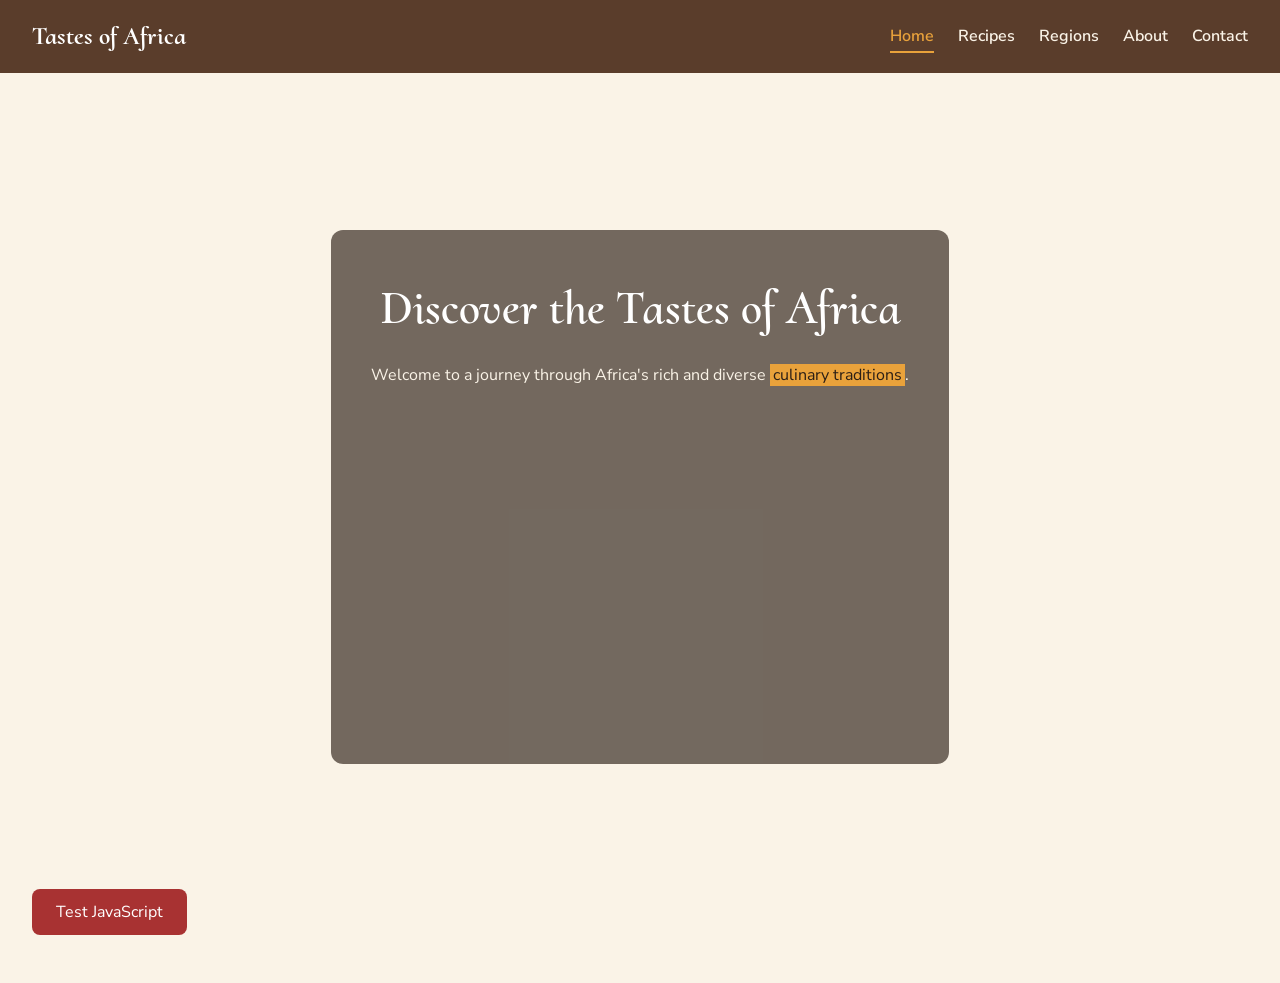
==== index.html @ d617a0cc "feat: add hero section with background image and welcome text" ====
<!DOCTYPE html>
<html lang="en">
<head>
  <meta charset="UTF-8" />
  <meta name="viewport" content="width=device-width, initial-scale=1.0" />
  <title>Tastes of Africa</title>

  <link rel="preconnect" href="https://fonts.googleapis.com" />
  <link rel="preconnect" href="https://fonts.gstatic.com" crossorigin />
  <link href="https://fonts.googleapis.com/css2?family=Nunito+Sans:ital,opsz,wght@0,6..12,200..1000;1,6..12,200..1000&display=swap" rel="stylesheet" />
  <link href="https://fonts.googleapis.com/css2?family=Cormorant+Upright:wght@300;400;500;600;700&display=swap" rel="stylesheet" />

  <link rel="stylesheet" href="styles.css" />
  <script src="script.js" defer></script>
</head>
<body>
  <header class="site-header">
    <a href="index.html" class="logo">Tastes of Africa</a>
    <nav>
      <ul class="nav-list">
        <li><a href="index.html" class="active">Home</a></li>
        <li><a href="recipes.html">Recipes</a></li>
        <li><a href="regions.html">Regions</a></li>
        <li><a href="about.html">About</a></li>
        <li><a href="contact.html">Contact</a></li>
      </ul>
    </nav>
  </header>

  <main>
    <section class="hero">
      <div class="hero-overlay">
        <h1>Discover the Tastes of Africa</h1>
        <p>Welcome to a journey through Africa's rich and diverse <mark>culinary traditions</mark>.</p>
        <div class="hero-video">
          <iframe
            src="https://www.youtube.com/embed/PLACEHOLDER"
            title="An introduction to African food culture"
            allow="accelerometer; autoplay; clipboard-write; encrypted-media; gyroscope; picture-in-picture"
            allowfullscreen></iframe>
        </div>
      </div>
    </section>

    <button id="testBtn">Test JavaScript</button>
    <p id="message"></p>
  </main>
</body>
</html>
---- styles.css ----
:root {
  --color-yellow: #e9a23b;
  --color-red: #a83232;
  --color-brown: #5a3d2b;
  --color-cream: #faf3e7;
  --color-dark: #2b1f16;
}

body {
  font-family: "Nunito Sans", sans-serif;
  font-size: 1rem;
  line-height: 1.6;
  margin: 0;
  padding: 0;
  background-color: var(--color-cream);
  color: var(--color-dark);
}

h1,
h2,
h3 {
  font-family: "Cormorant Upright", serif;
  font-weight: 600;
  color: var(--color-brown);
}

.site-header {
  display: flex;
  align-items: center;
  justify-content: space-between;
  flex-wrap: wrap;
  gap: 1rem;
  padding: 1rem 2rem;
  background-color: var(--color-brown);
}

.logo {
  font-family: "Cormorant Upright", serif;
  font-weight: 700;
  font-size: 1.6rem;
  color: #ffffff;
  text-decoration: none;
}

.nav-list {
  display: flex;
  list-style: none;
  margin: 0;
  padding: 0;
  gap: 1.5rem;
  flex-wrap: wrap;
}

.nav-list a {
  color: var(--color-cream);
  text-decoration: none;
  font-weight: 600;
  padding-bottom: 0.25rem;
  border-bottom: 2px solid transparent;
  transition: color 0.2s ease, border-color 0.2s ease;
}

.nav-list a:hover {
  color: var(--color-yellow);
  border-bottom-color: var(--color-yellow);
}

.nav-list a.active {
  color: var(--color-yellow);
  border-bottom-color: var(--color-yellow);
}

main {
  padding: 2rem;
}

.hero {
  min-height: 80vh;
  display: flex;
  align-items: center;
  justify-content: center;
  text-align: center;
  padding: 2rem;
  background-image: url("https://plus.unsplash.com/premium_photo-1695297516698-fd7a320a55e5?q=80&w=1920&auto=format&fit=crop&ixlib=rb-4.1.0&ixid=NHwxMjA3fDA%3D");
  background-size: cover;
  background-position: center;
}

.hero-overlay {
  background-color: rgba(43, 31, 22, 0.65);
  color: #ffffff;
  padding: 2.5rem;
  border-radius: 0.75rem;
  max-width: 720px;
}

.hero h1 {
  color: #ffffff;
  font-size: clamp(2rem, 5vw, 3rem);
  margin: 0 0 1rem;
}

.hero p {
  color: var(--color-cream);
  margin: 0 0 1.5rem;
}

mark {
  background-color: var(--color-yellow);
  color: var(--color-dark);
  padding: 0 0.2rem;
}

.hero-video iframe {
  width: 100%;
  max-width: 560px;
  aspect-ratio: 16 / 9;
  border: none;
  border-radius: 0.5rem;
}

button {
  font-family: "Nunito Sans", sans-serif;
  font-size: 1rem;
  padding: 0.75rem 1.5rem;
  border: none;
  border-radius: 0.5rem;
  background-color: var(--color-red);
  color: #ffffff;
  cursor: pointer;
  transition: background-color 0.2s ease;
}

button:hover {
  background-color: var(--color-brown);
}
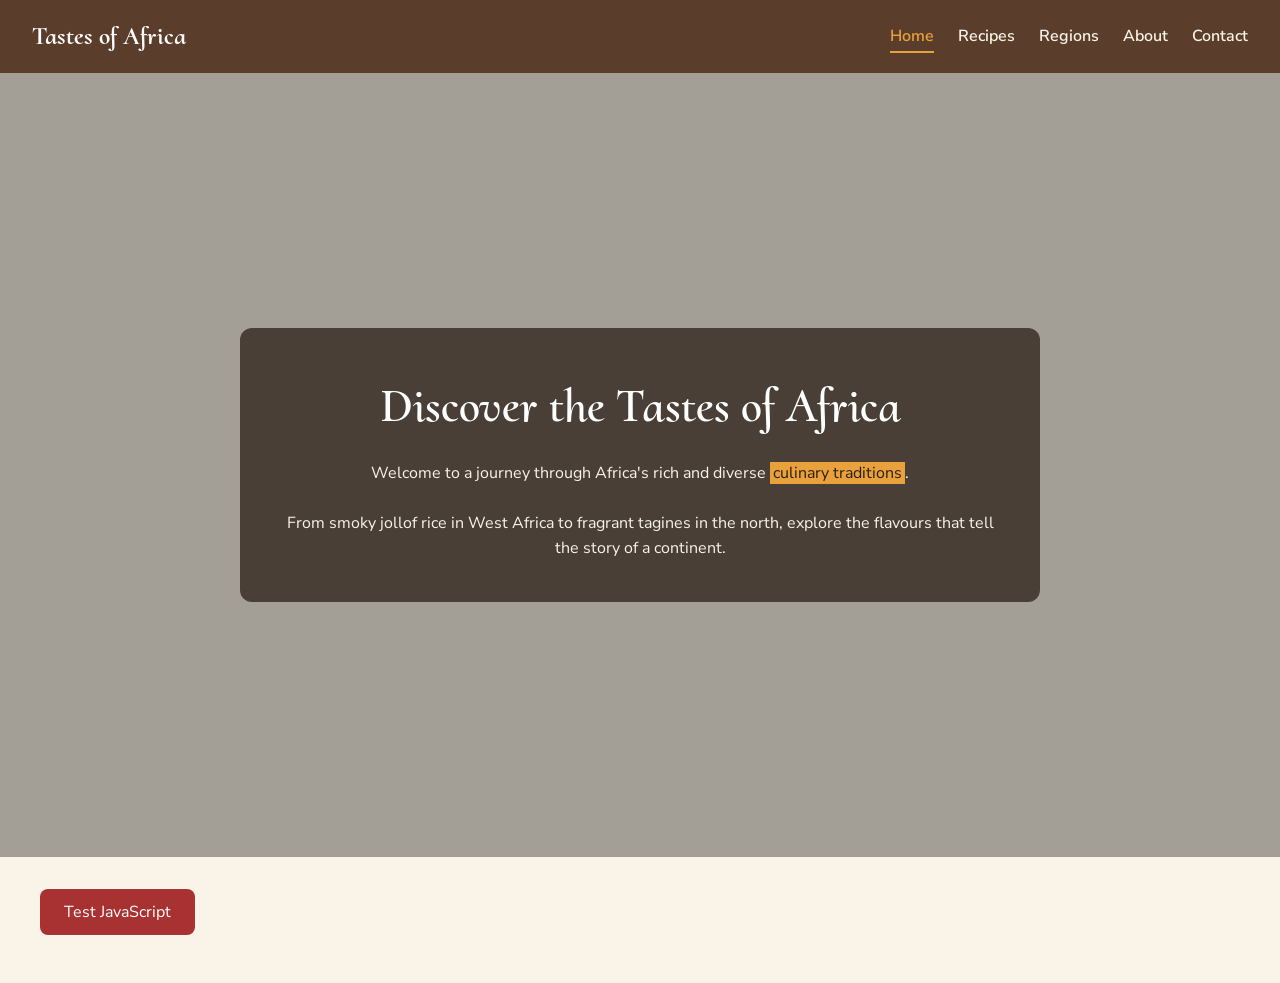
==== commit cbcbc041: "feat: refine hero section with double overlay and sticky nav" ====
--- a/index.html
+++ b/index.html
@@ -29,21 +29,18 @@
 
   <main>
     <section class="hero">
-      <div class="hero-overlay">
+      <div class="hero-overlay"></div>
+      <div class="hero-content">
         <h1>Discover the Tastes of Africa</h1>
         <p>Welcome to a journey through Africa's rich and diverse <mark>culinary traditions</mark>.</p>
-        <div class="hero-video">
-          <iframe
-            src="https://www.youtube.com/embed/PLACEHOLDER"
-            title="An introduction to African food culture"
-            allow="accelerometer; autoplay; clipboard-write; encrypted-media; gyroscope; picture-in-picture"
-            allowfullscreen></iframe>
-        </div>
+        <p>From smoky jollof rice in West Africa to fragrant tagines in the north, explore the flavours that tell the story of a continent.</p>
       </div>
     </section>
 
-    <button id="testBtn">Test JavaScript</button>
-    <p id="message"></p>
+    <div class="container">
+      <button id="testBtn">Test JavaScript</button>
+      <p id="message"></p>
+    </div>
   </main>
 </body>
 </html>
--- a/styles.css
+++ b/styles.css
@@ -25,6 +25,9 @@
 }
 
 .site-header {
+  position: sticky;
+  top: 0;
+  z-index: 100;
   display: flex;
   align-items: center;
   justify-content: space-between;
@@ -71,10 +74,17 @@
 }
 
 main {
+  padding: 0;
+}
+
+.container {
+  max-width: 1200px;
+  margin: 0 auto;
   padding: 2rem;
 }
 
 .hero {
+  position: relative;
   min-height: 80vh;
   display: flex;
   align-items: center;
@@ -87,7 +97,14 @@
 }
 
 .hero-overlay {
-  background-color: rgba(43, 31, 22, 0.65);
+  position: absolute;
+  inset: 0;
+  background-color: rgba(0, 0, 0, 0.35);
+}
+
+.hero-content {
+  position: relative;
+  background-color: rgba(43, 31, 22, 0.75);
   color: #ffffff;
   padding: 2.5rem;
   border-radius: 0.75rem;
@@ -103,6 +120,10 @@
 .hero p {
   color: var(--color-cream);
   margin: 0 0 1.5rem;
+}
+
+.hero p:last-child {
+  margin-bottom: 0;
 }
 
 mark {
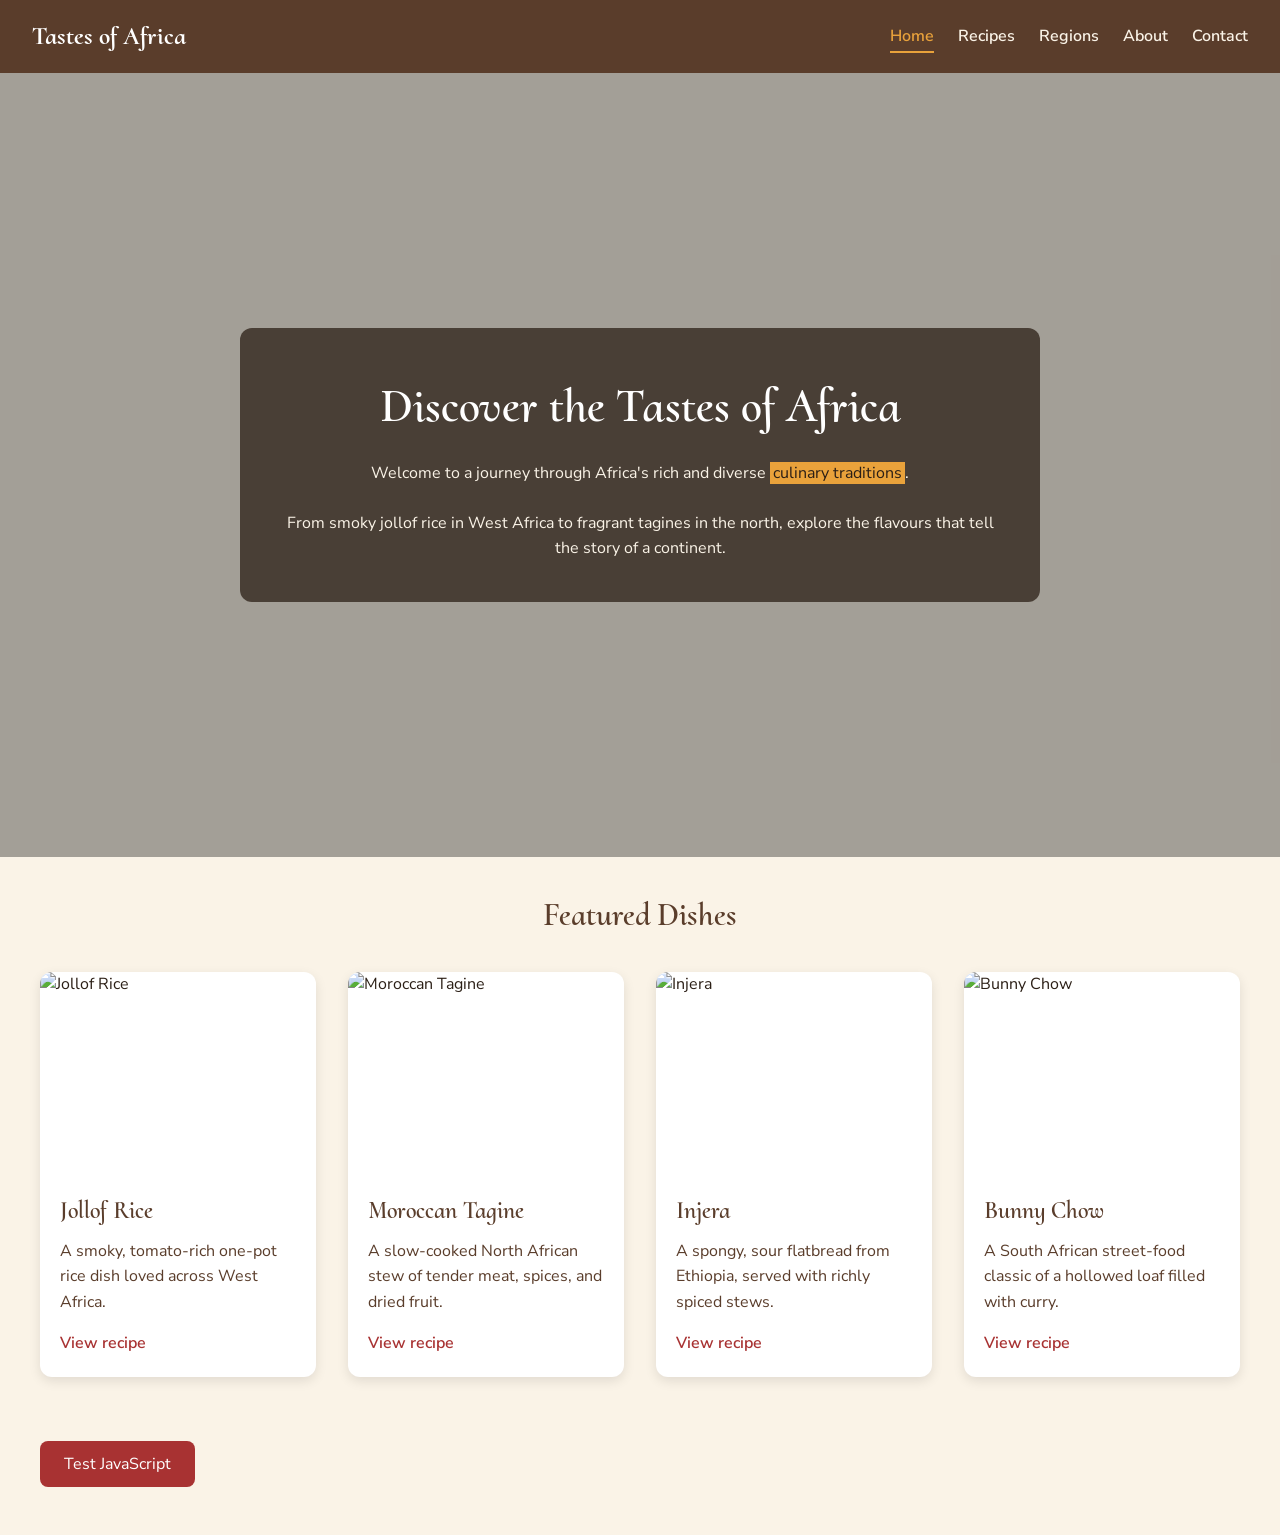
==== commit 869420df: "feat: add featured dishes section with recipe cards" ====
--- a/index.html
+++ b/index.html
@@ -37,6 +37,59 @@
       </div>
     </section>
 
+    <section class="featured container">
+      <h2>Featured Dishes</h2>
+      <div class="featured-grid">
+        <figure class="dish-card">
+          <img
+            src="https://images.unsplash.com/photo-1570275239925-4af0aa93a0dc?q=80&w=1471&auto=format&fit=crop&ixlib=rb-4.1.0&ixid=NHwxMjA3fDA%3D"
+            alt="Jollof Rice"
+            loading="lazy" />
+          <figcaption>
+            <h3>Jollof Rice</h3>
+            <p>A smoky, tomato-rich one-pot rice dish loved across West Africa.</p>
+            <a href="recipes/jollof-rice.html">View recipe</a>
+          </figcaption>
+        </figure>
+
+        <figure class="dish-card">
+          <img
+            src="https://images.unsplash.com/photo-1661083098412-054431ab7112?q=80&w=1470&auto=format&fit=crop&ixlib=rb-4.1.0&ixid=NHwxMjA3fDA%3D"
+            alt="Moroccan Tagine"
+            loading="lazy" />
+          <figcaption>
+            <h3>Moroccan Tagine</h3>
+            <p>A slow-cooked North African stew of tender meat, spices, and dried fruit.</p>
+            <a href="recipes/tagine.html">View recipe</a>
+          </figcaption>
+        </figure>
+
+        <figure class="dish-card">
+          <img
+            src="https://images.unsplash.com/photo-1785516058937-b8e60d032ddd?q=80&w=1470&auto=format&fit=crop&ixlib=rb-4.1.0&ixid=NHwxMjA3fDA%3D"
+            alt="Injera"
+            loading="lazy" />
+          <figcaption>
+            <h3>Injera</h3>
+            <p>A spongy, sour flatbread from Ethiopia, served with richly spiced stews.</p>
+            <a href="recipes/injera.html">View recipe</a>
+          </figcaption>
+        </figure>
+
+        <figure class="dish-card">
+          <img
+            src="https://plus.unsplash.com/premium_photo-1695293743884-0fc9d206ad14?q=80&w=1127&auto=format&fit=crop&ixlib=rb-4.1.0&ixid=NHwxMjA3fDA%3D"
+            alt="Bunny Chow"
+            loading="lazy" />
+          <figcaption>
+            <h3>Bunny Chow</h3>
+            <p>A South African street-food classic of a hollowed loaf filled with curry.</p>
+            <a href="recipes/bunny-chow.html">View recipe</a>
+          </figcaption>
+        </figure>
+      </div>
+    </section>
+
     <div class="container">
       <button id="testBtn">Test JavaScript</button>
       <p id="message"></p>
--- a/styles.css
+++ b/styles.css
@@ -140,6 +140,61 @@
   border-radius: 0.5rem;
 }
 
+.featured {
+  text-align: center;
+}
+
+.featured h2 {
+  font-size: 2rem;
+  margin: 0 0 2rem;
+}
+
+.featured-grid {
+  display: grid;
+  grid-template-columns: repeat(auto-fit, minmax(240px, 1fr));
+  gap: 2rem;
+}
+
+.dish-card {
+  margin: 0;
+  text-align: left;
+  background-color: #ffffff;
+  border-radius: 0.75rem;
+  box-shadow: 0 4px 12px rgba(0, 0, 0, 0.1);
+  overflow: hidden;
+}
+
+.dish-card img {
+  width: 100%;
+  height: 200px;
+  object-fit: cover;
+  display: block;
+}
+
+.dish-card figcaption {
+  padding: 1.25rem;
+}
+
+.dish-card h3 {
+  font-size: 1.5rem;
+  margin: 0 0 0.5rem;
+}
+
+.dish-card p {
+  margin: 0 0 1rem;
+  color: var(--color-brown);
+}
+
+.dish-card a {
+  color: var(--color-red);
+  font-weight: 600;
+  text-decoration: none;
+}
+
+.dish-card a:hover {
+  text-decoration: underline;
+}
+
 button {
   font-family: "Nunito Sans", sans-serif;
   font-size: 1rem;
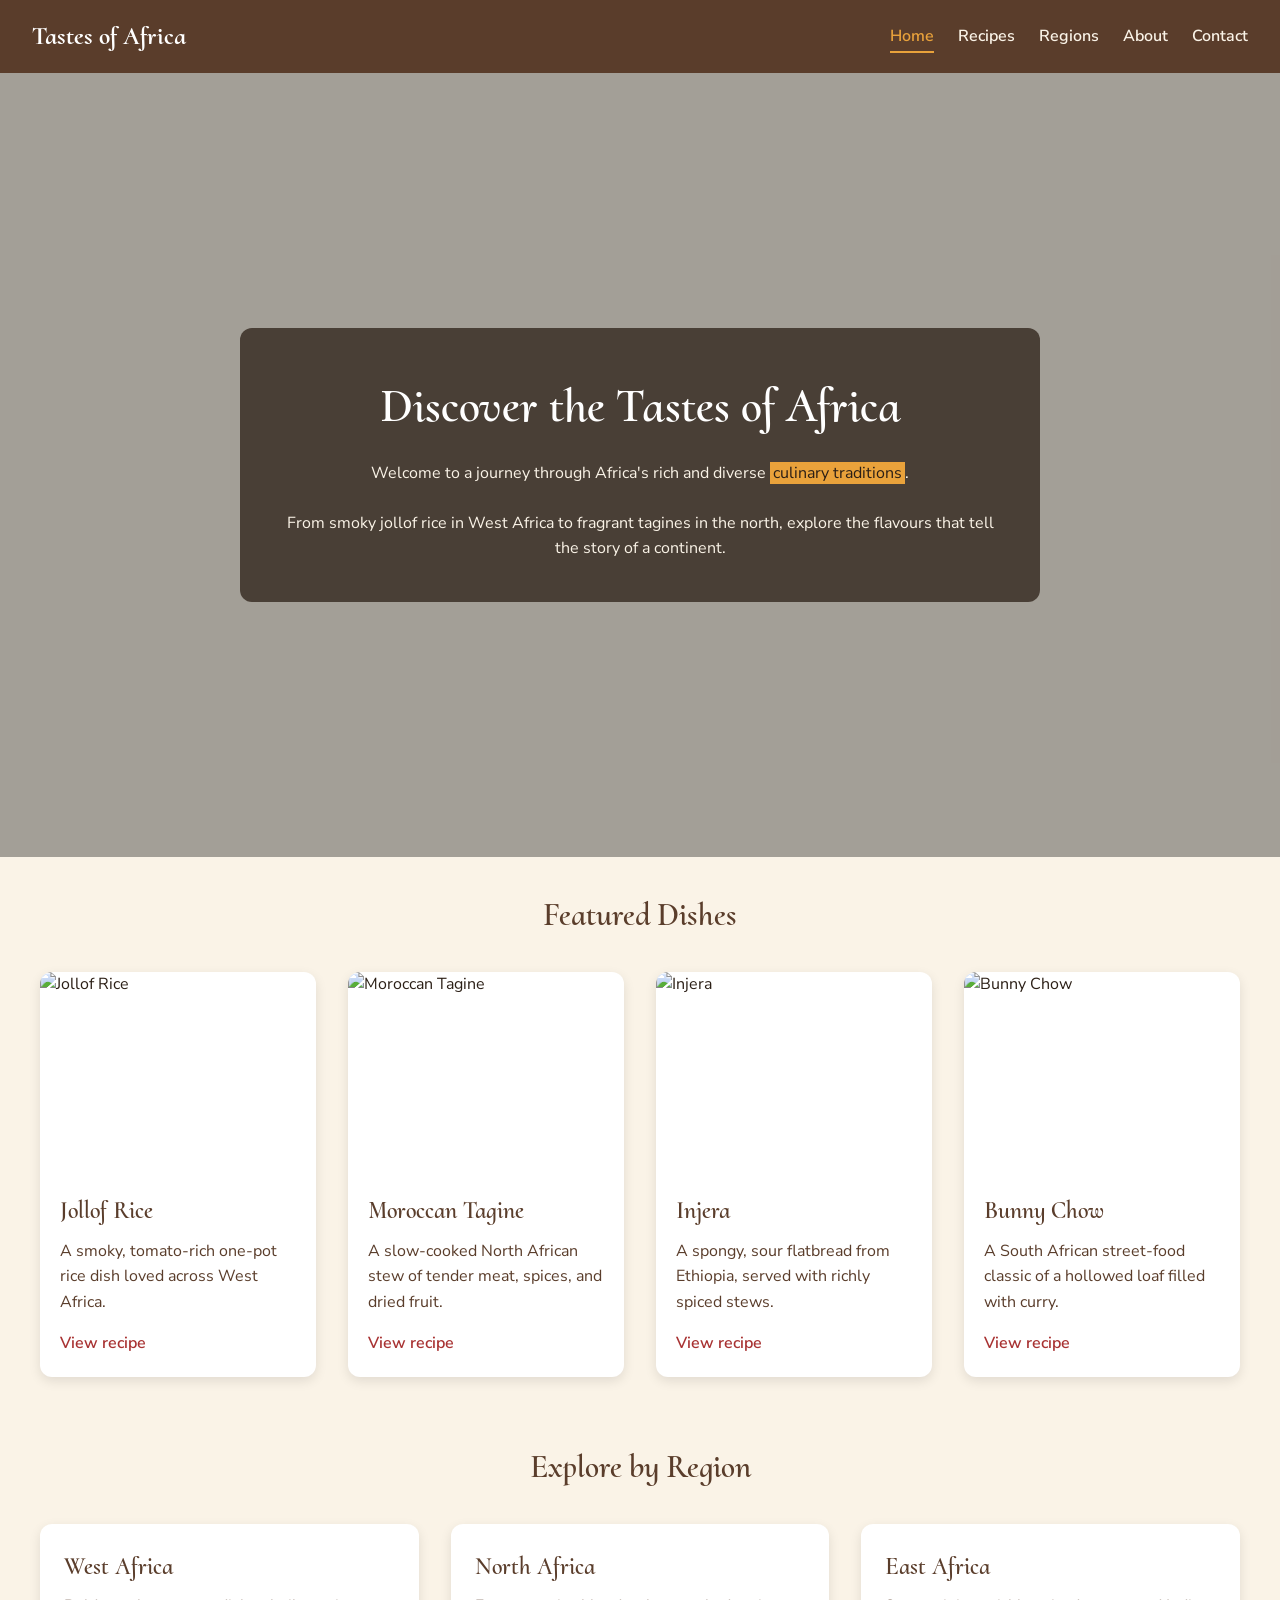
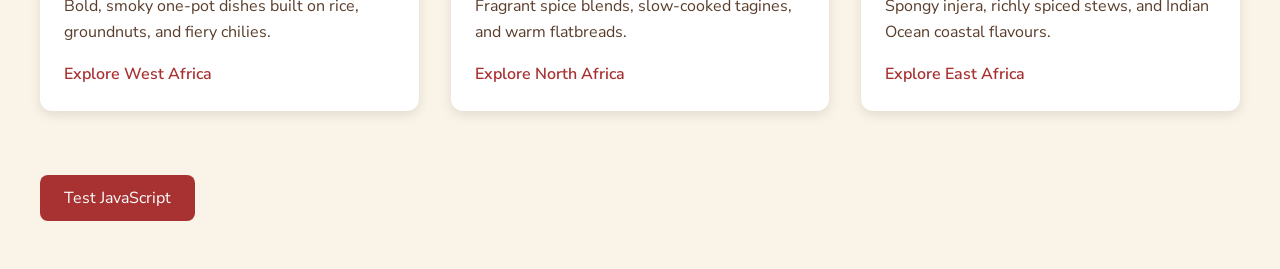
==== commit ab74c4e2: "feat: add explore by region section" ====
--- a/index.html
+++ b/index.html
@@ -90,6 +90,27 @@
       </div>
     </section>
 
+    <section class="regions container">
+      <h2>Explore by Region</h2>
+      <div class="region-grid">
+        <div class="region-card">
+          <h3>West Africa</h3>
+          <p>Bold, smoky one-pot dishes built on rice, groundnuts, and fiery chilies.</p>
+          <a href="regions/west-africa.html">Explore West Africa</a>
+        </div>
+        <div class="region-card">
+          <h3>North Africa</h3>
+          <p>Fragrant spice blends, slow-cooked tagines, and warm flatbreads.</p>
+          <a href="regions/north-africa.html">Explore North Africa</a>
+        </div>
+        <div class="region-card">
+          <h3>East Africa</h3>
+          <p>Spongy injera, richly spiced stews, and Indian Ocean coastal flavours.</p>
+          <a href="regions/east-africa.html">Explore East Africa</a>
+        </div>
+      </div>
+    </section>
+
     <div class="container">
       <button id="testBtn">Test JavaScript</button>
       <p id="message"></p>
--- a/styles.css
+++ b/styles.css
@@ -195,6 +195,49 @@
   text-decoration: underline;
 }
 
+.regions {
+  text-align: center;
+}
+
+.regions h2 {
+  font-size: 2rem;
+  margin: 0 0 2rem;
+}
+
+.region-grid {
+  display: grid;
+  grid-template-columns: repeat(auto-fit, minmax(240px, 1fr));
+  gap: 2rem;
+}
+
+.region-card {
+  text-align: left;
+  background-color: #ffffff;
+  border-radius: 0.75rem;
+  box-shadow: 0 4px 12px rgba(0, 0, 0, 0.1);
+  padding: 1.5rem;
+}
+
+.region-card h3 {
+  font-size: 1.5rem;
+  margin: 0 0 0.5rem;
+}
+
+.region-card p {
+  margin: 0 0 1rem;
+  color: var(--color-brown);
+}
+
+.region-card a {
+  color: var(--color-red);
+  font-weight: 600;
+  text-decoration: none;
+}
+
+.region-card a:hover {
+  text-decoration: underline;
+}
+
 button {
   font-family: "Nunito Sans", sans-serif;
   font-size: 1rem;
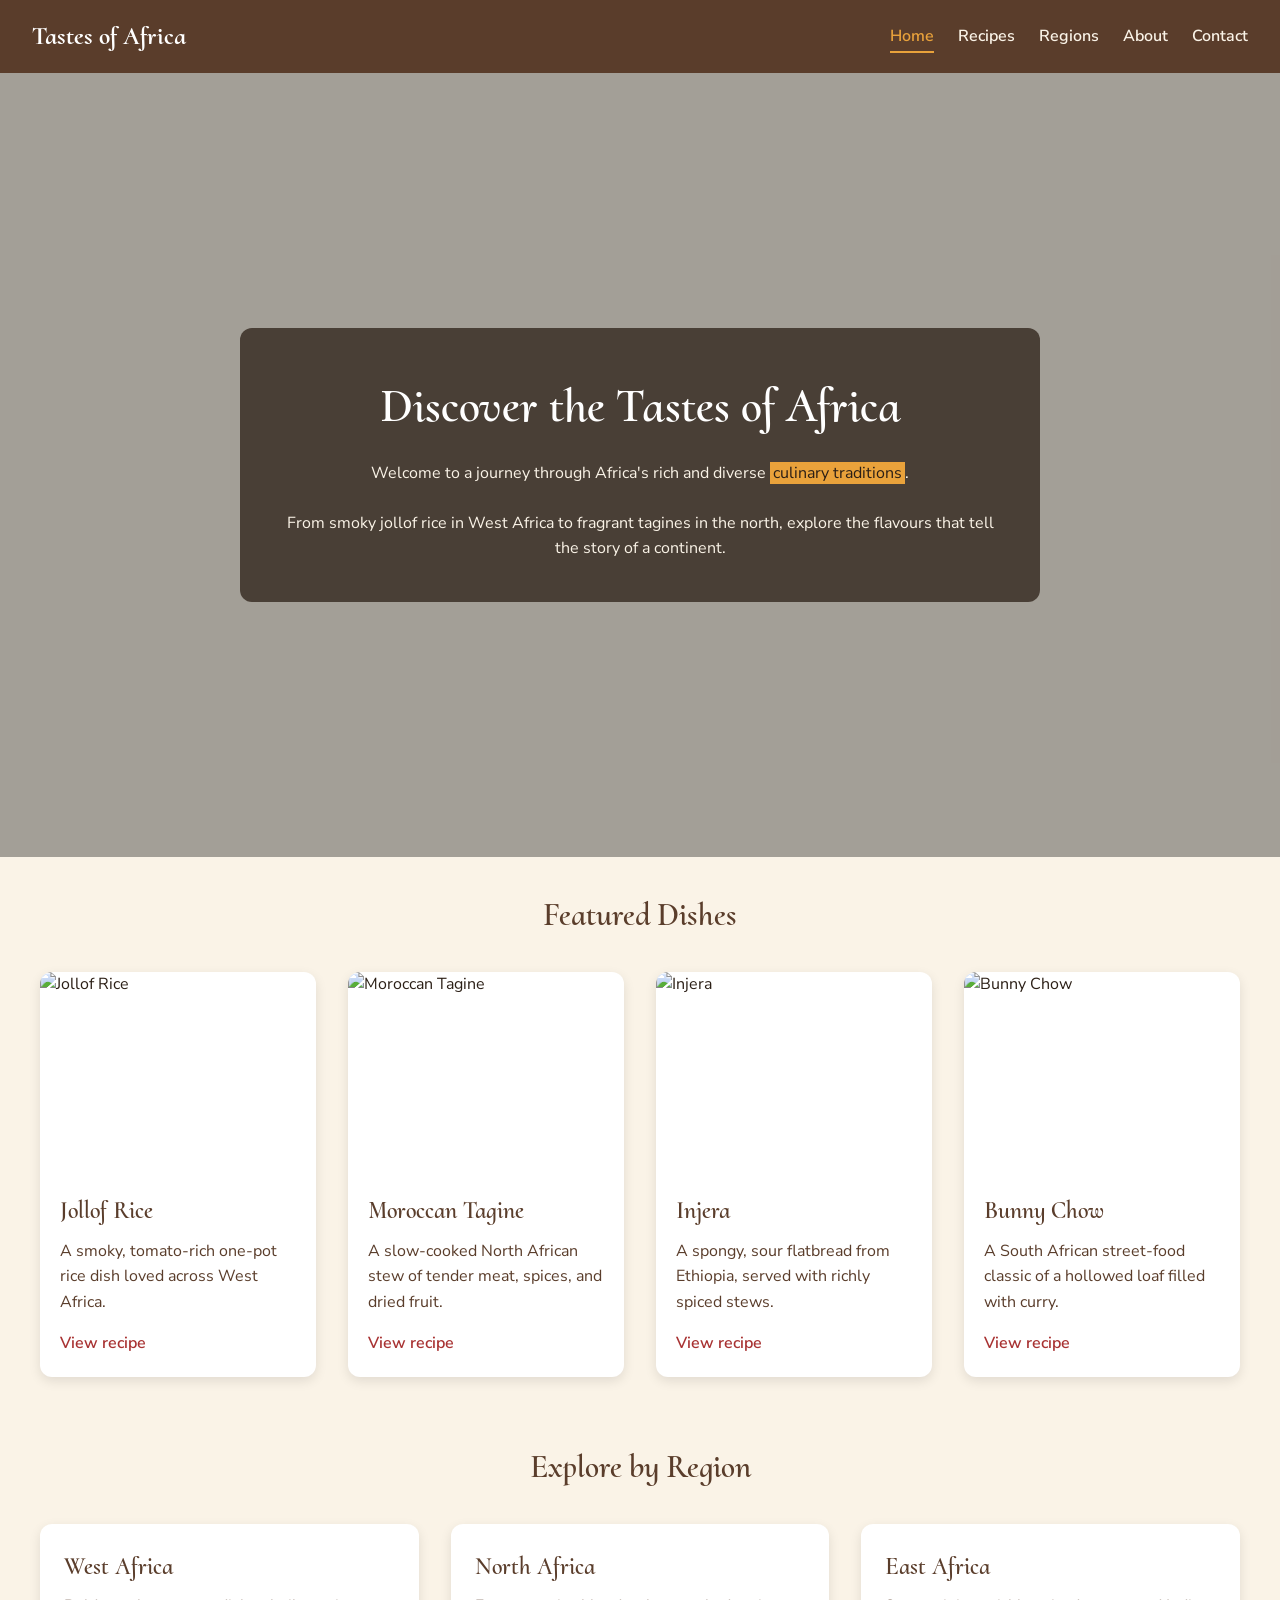
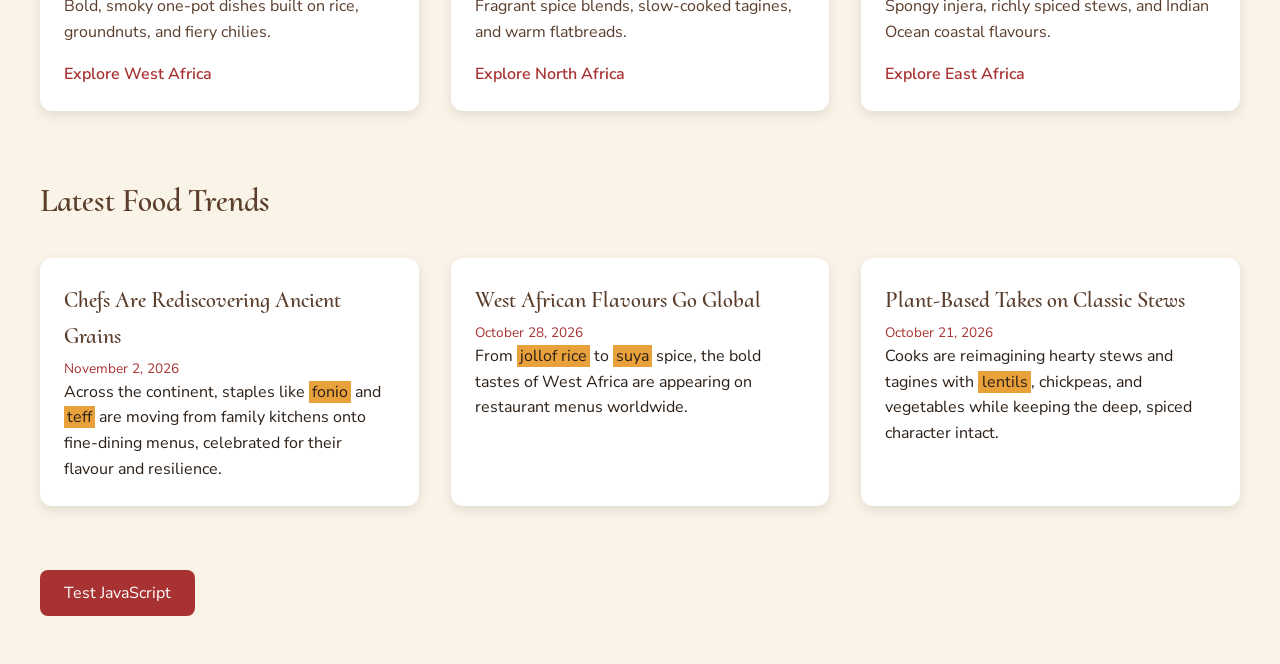
==== commit 63cf8409: "feat: add latest food trends section" ====
--- a/index.html
+++ b/index.html
@@ -111,6 +111,38 @@
       </div>
     </section>
 
+    <section class="trends container">
+      <h2>Latest Food Trends</h2>
+      <div class="trends-list">
+        <article>
+          <h3>Chefs Are Rediscovering Ancient Grains</h3>
+          <p class="trend-date">November 2, 2026</p>
+          <p>
+            Across the continent, staples like <mark>fonio</mark> and
+            <mark>teff</mark> are moving from family kitchens onto fine-dining
+            menus, celebrated for their flavour and resilience.
+          </p>
+        </article>
+        <article>
+          <h3>West African Flavours Go Global</h3>
+          <p class="trend-date">October 28, 2026</p>
+          <p>
+            From <mark>jollof rice</mark> to <mark>suya</mark> spice, the bold
+            tastes of West Africa are appearing on restaurant menus worldwide.
+          </p>
+        </article>
+        <article>
+          <h3>Plant-Based Takes on Classic Stews</h3>
+          <p class="trend-date">October 21, 2026</p>
+          <p>
+            Cooks are reimagining hearty stews and tagines with
+            <mark>lentils</mark>, chickpeas, and vegetables while keeping the
+            deep, spiced character intact.
+          </p>
+        </article>
+      </div>
+    </section>
+
     <div class="container">
       <button id="testBtn">Test JavaScript</button>
       <p id="message"></p>
--- a/styles.css
+++ b/styles.css
@@ -238,6 +238,39 @@
   text-decoration: underline;
 }
 
+.trends h2 {
+  font-size: 2rem;
+  margin: 0 0 2rem;
+}
+
+.trends-list {
+  display: grid;
+  grid-template-columns: repeat(auto-fit, minmax(260px, 1fr));
+  gap: 2rem;
+}
+
+.trends-list article {
+  background-color: #ffffff;
+  border-radius: 0.75rem;
+  box-shadow: 0 4px 12px rgba(0, 0, 0, 0.1);
+  padding: 1.5rem;
+}
+
+.trends-list h3 {
+  font-size: 1.4rem;
+  margin: 0 0 0.25rem;
+}
+
+.trend-date {
+  font-size: 0.85rem;
+  color: var(--color-red);
+  margin: 0 0 1rem;
+}
+
+.trends-list p {
+  margin: 0;
+}
+
 button {
   font-family: "Nunito Sans", sans-serif;
   font-size: 1rem;
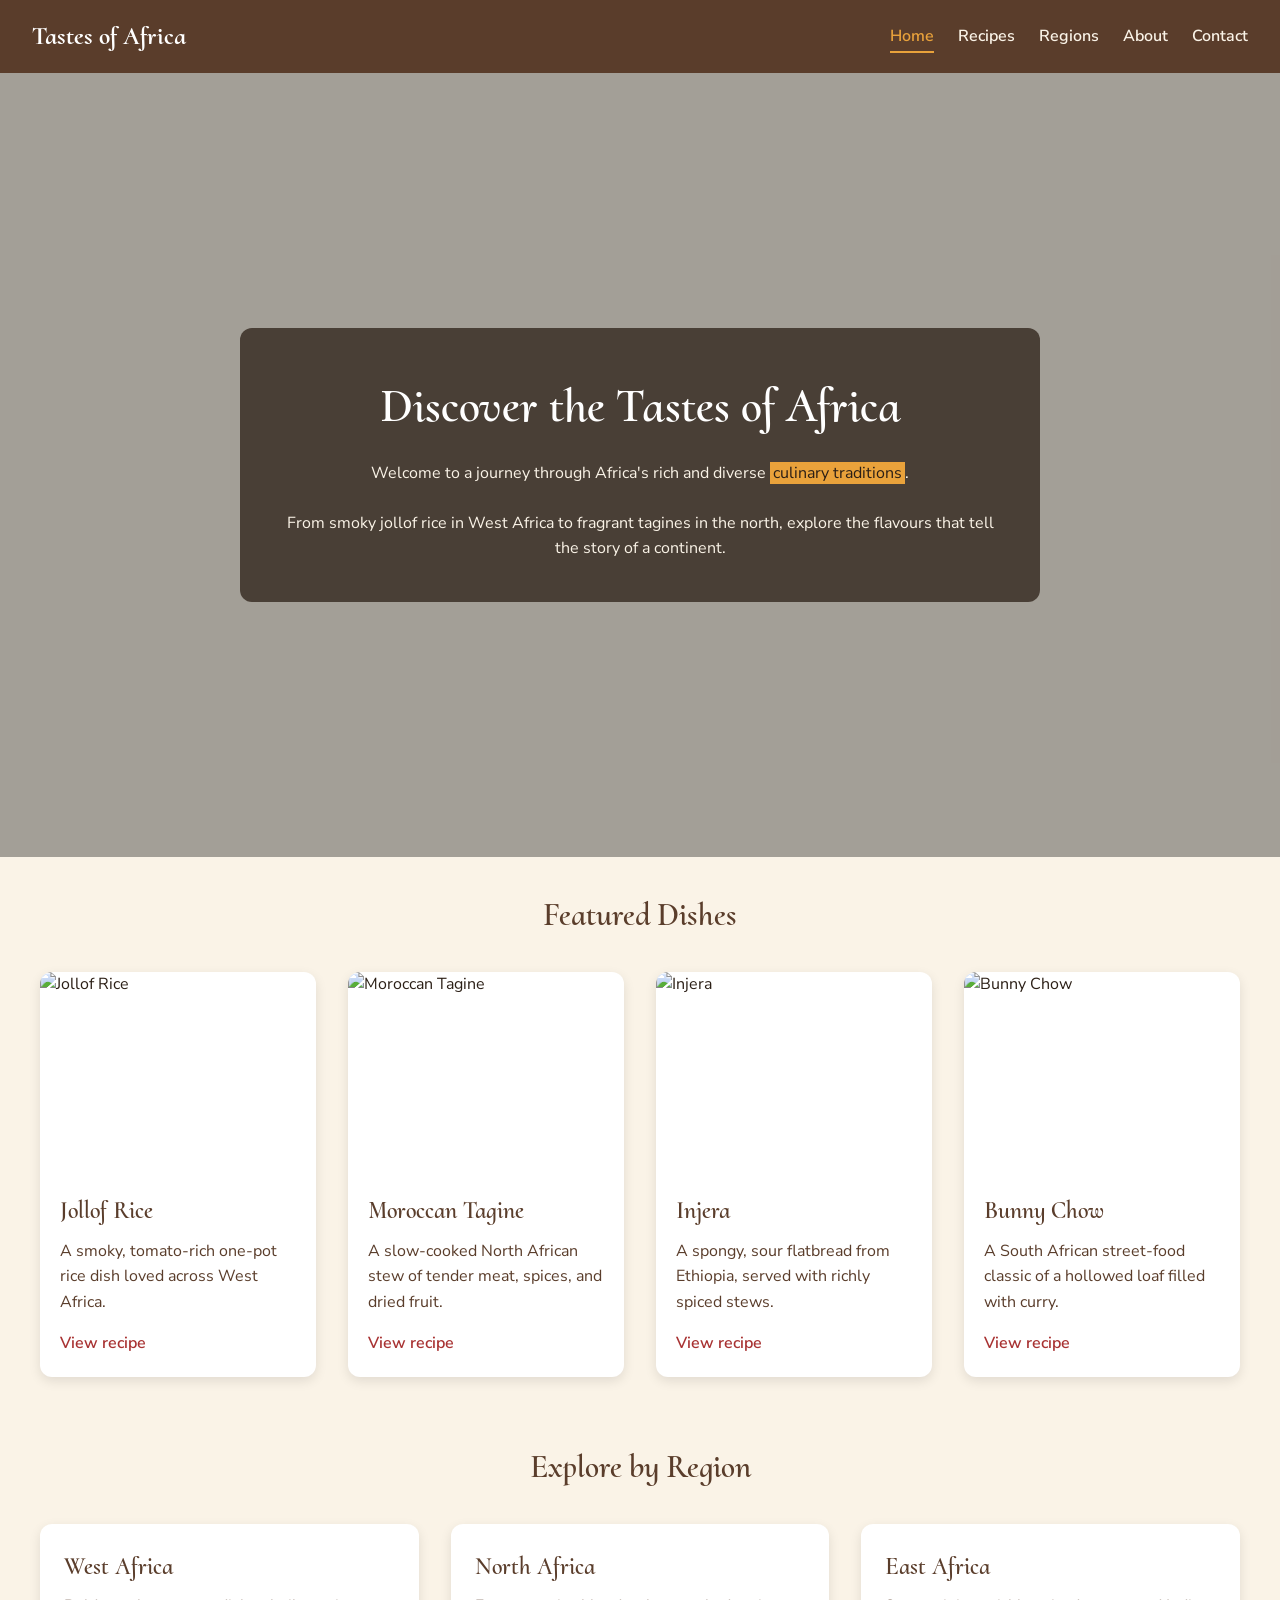
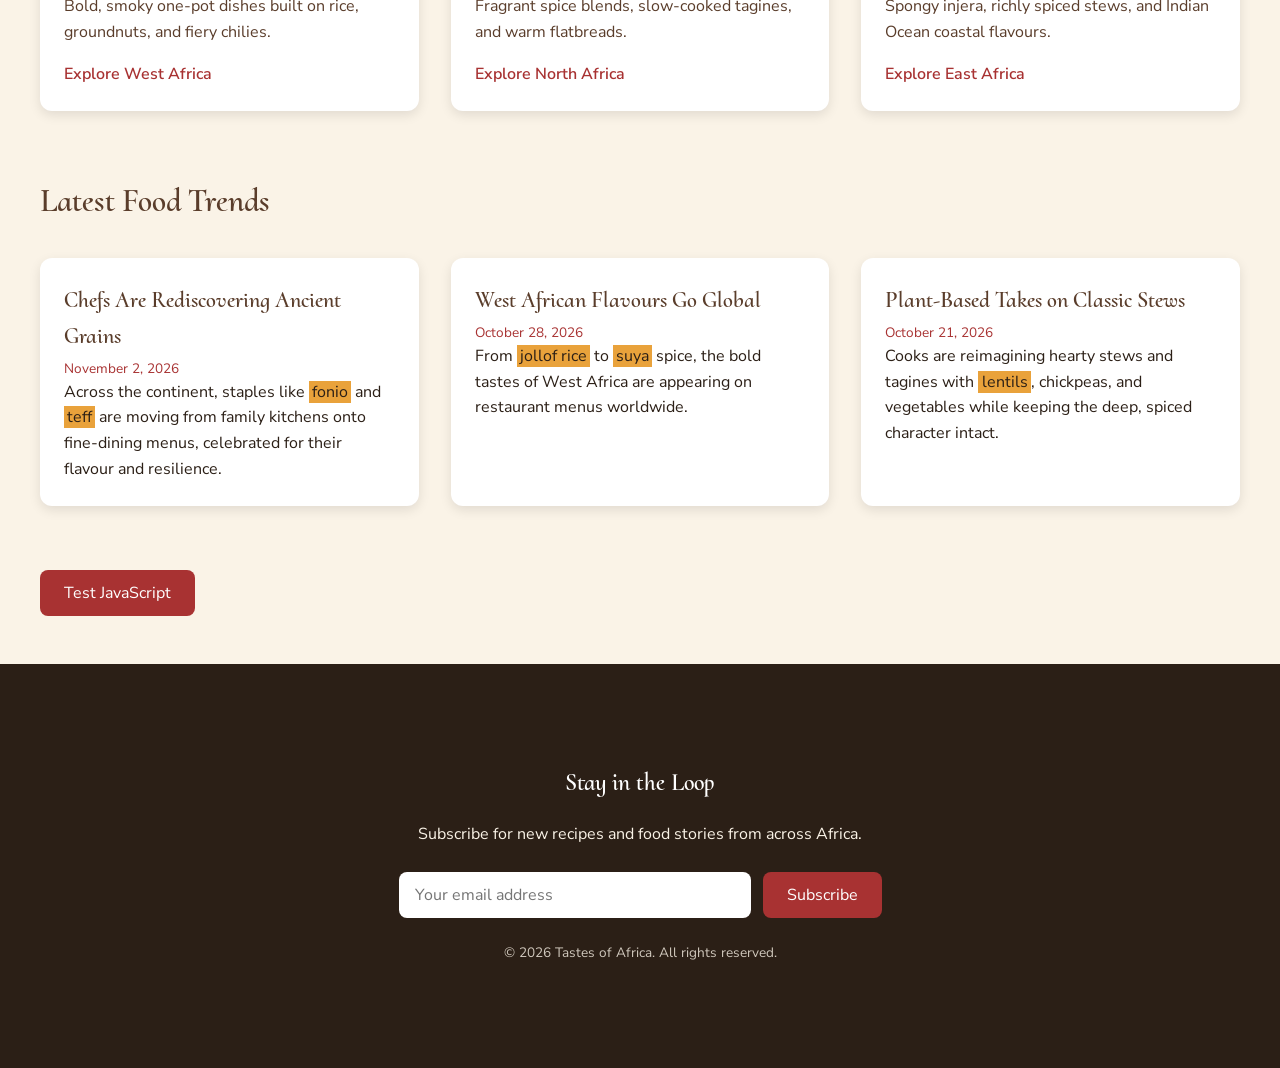
==== commit abd3618c: "feat: add footer with newsletter signup form" ====
--- a/index.html
+++ b/index.html
@@ -148,5 +148,25 @@
       <p id="message"></p>
     </div>
   </main>
+
+  <footer class="site-footer">
+    <div class="container footer-inner">
+      <div class="newsletter">
+        <h2>Stay in the Loop</h2>
+        <p>Subscribe for new recipes and food stories from across Africa.</p>
+        <form id="newsletter-form" class="newsletter-form">
+          <input
+            type="email"
+            id="newsletter-email"
+            name="email"
+            placeholder="Your email address"
+            required />
+          <button type="submit">Subscribe</button>
+        </form>
+        <p id="newsletter-message" class="newsletter-message"></p>
+      </div>
+      <p class="copyright">&copy; 2026 Tastes of Africa. All rights reserved.</p>
+    </div>
+  </footer>
 </body>
 </html>
--- a/styles.css
+++ b/styles.css
@@ -271,6 +271,49 @@
   margin: 0;
 }
 
+.site-footer {
+  background-color: var(--color-dark);
+  color: var(--color-cream);
+  padding: 3rem 0;
+  text-align: center;
+}
+
+.site-footer h2 {
+  color: #ffffff;
+}
+
+.site-footer p {
+  margin: 0 0 1.5rem;
+}
+
+.newsletter-form {
+  display: flex;
+  flex-wrap: wrap;
+  justify-content: center;
+  gap: 0.75rem;
+  margin-bottom: 1rem;
+}
+
+.newsletter-form input {
+  font-family: "Nunito Sans", sans-serif;
+  font-size: 1rem;
+  padding: 0.75rem 1rem;
+  border: none;
+  border-radius: 0.5rem;
+  flex: 1 1 240px;
+  max-width: 320px;
+}
+
+.newsletter-message {
+  color: var(--color-yellow);
+  font-weight: 600;
+}
+
+.copyright {
+  font-size: 0.85rem;
+  opacity: 0.8;
+}
+
 button {
   font-family: "Nunito Sans", sans-serif;
   font-size: 1rem;
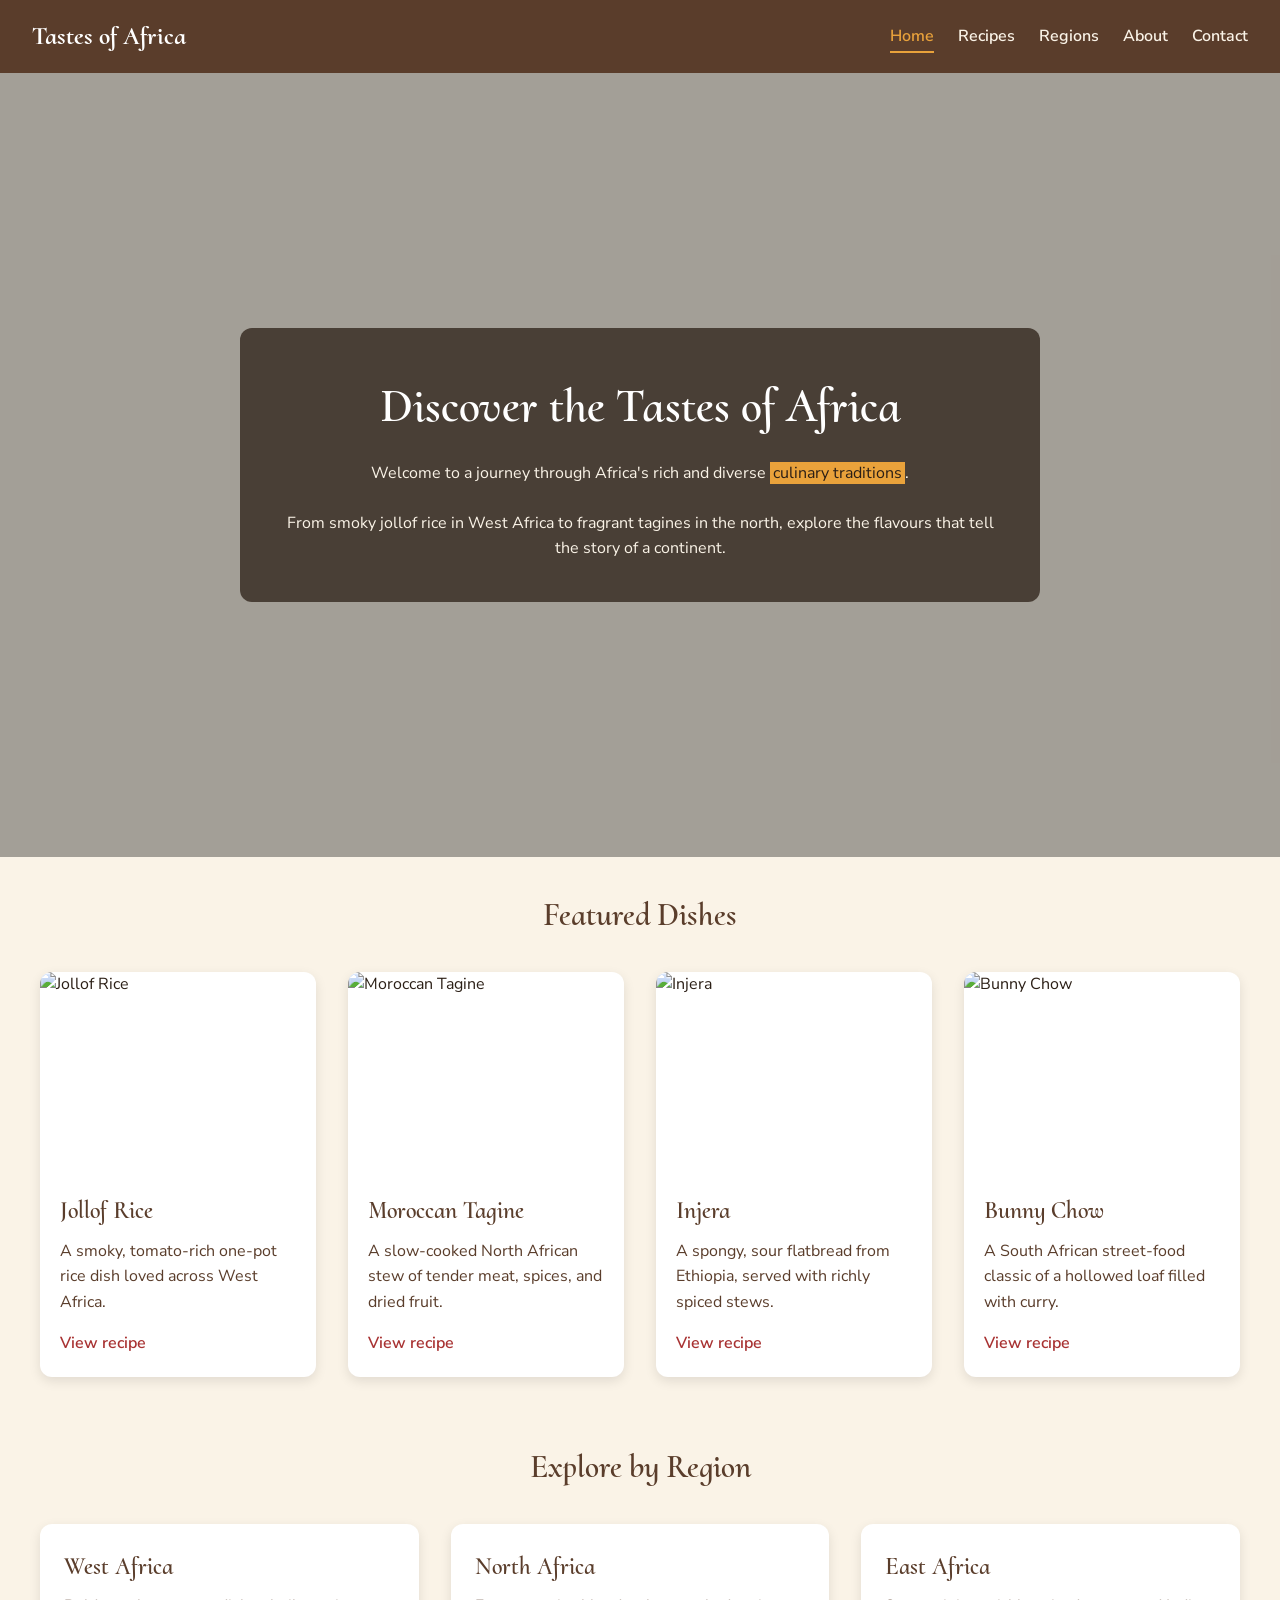
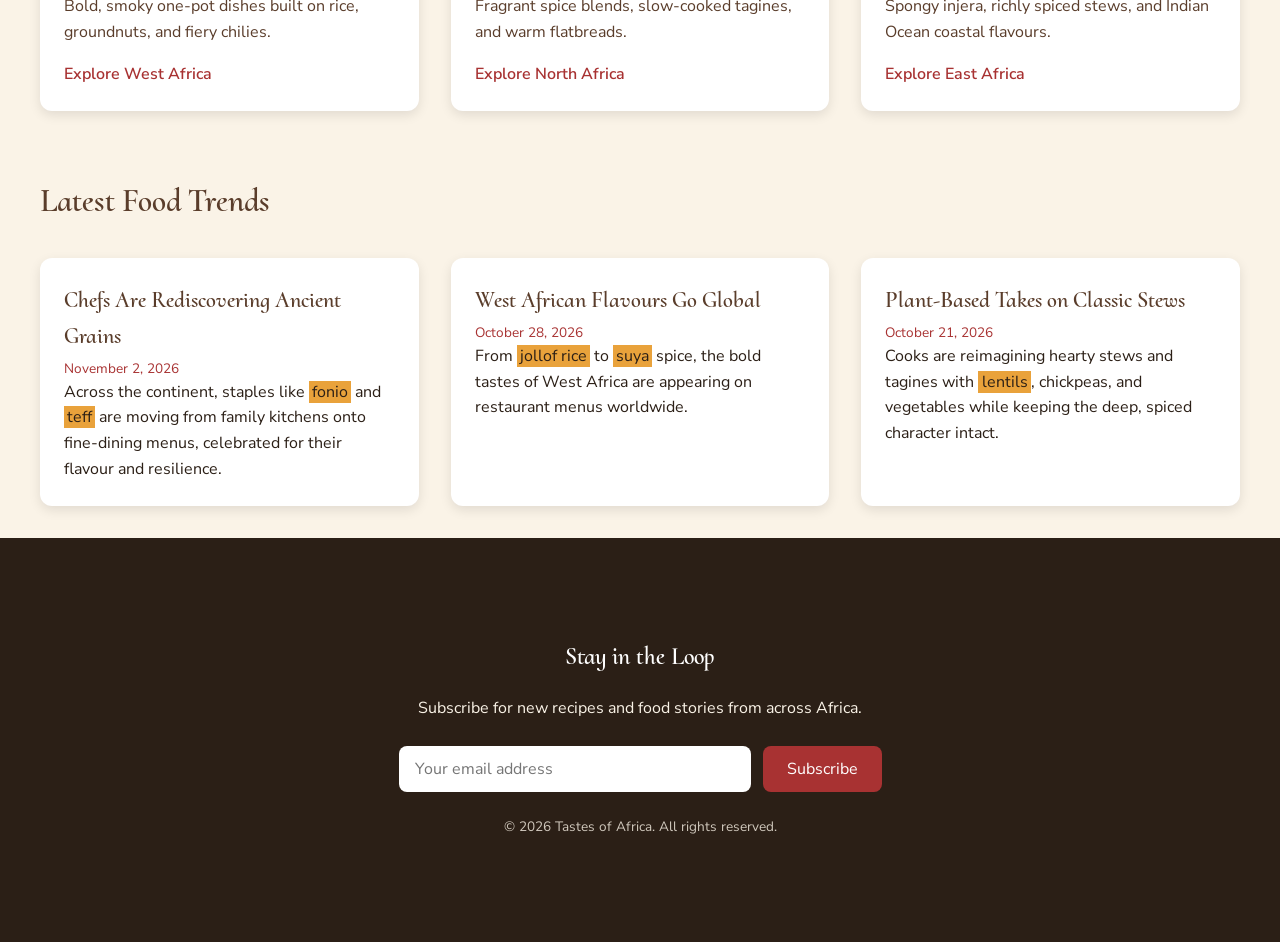
==== commit ea1e9809: "chore: remove test button and placeholder JS" ====
--- a/index.html
+++ b/index.html
@@ -143,10 +143,6 @@
       </div>
     </section>
 
-    <div class="container">
-      <button id="testBtn">Test JavaScript</button>
-      <p id="message"></p>
-    </div>
   </main>
 
   <footer class="site-footer">
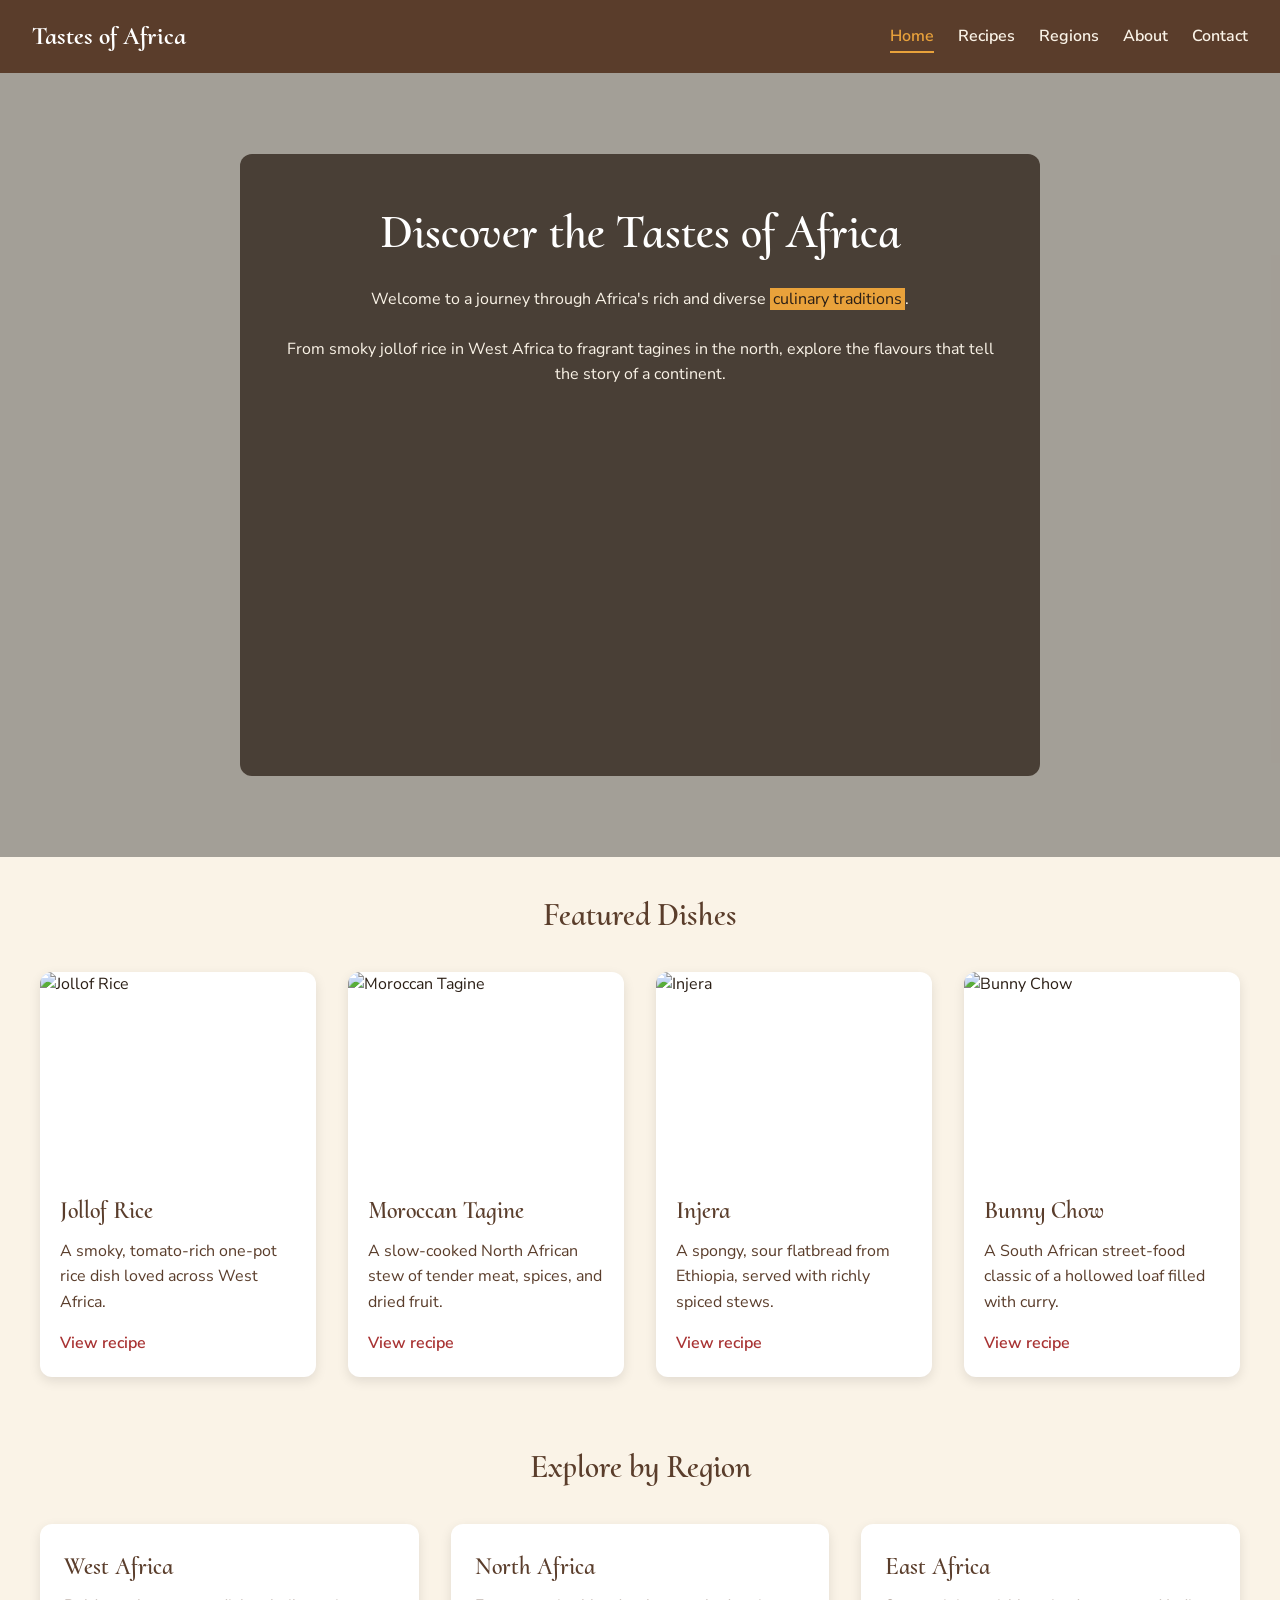
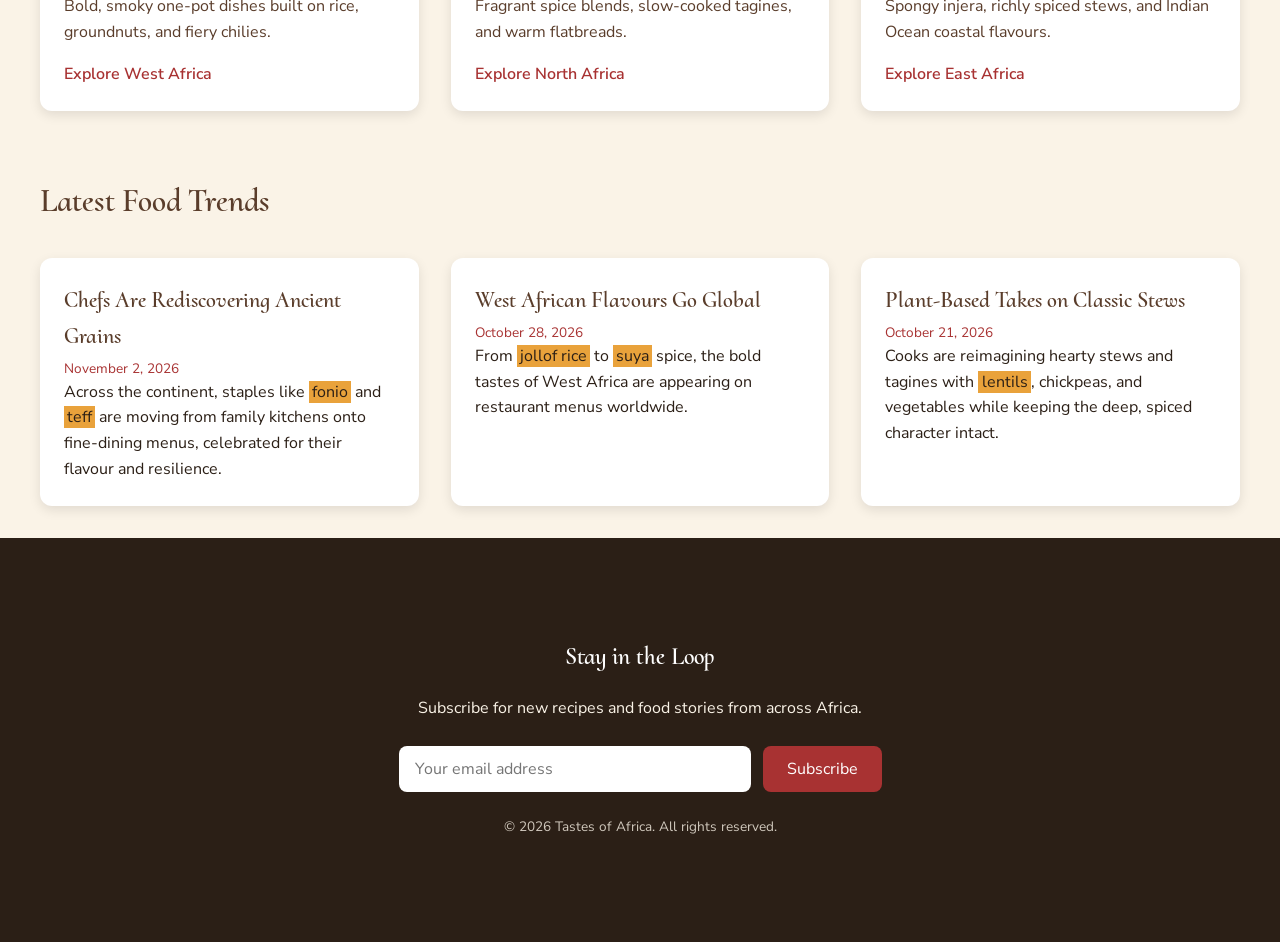
==== commit 6b41d349: "feat: add hero video, about map, and country select" ====
--- a/index.html
+++ b/index.html
@@ -34,6 +34,13 @@
         <h1>Discover the Tastes of Africa</h1>
         <p>Welcome to a journey through Africa's rich and diverse <mark>culinary traditions</mark>.</p>
         <p>From smoky jollof rice in West Africa to fragrant tagines in the north, explore the flavours that tell the story of a continent.</p>
+        <div class="hero-video">
+          <iframe
+            src="https://www.youtube.com/embed/1zyDUkdVZ0E"
+            title="An introduction to African food culture"
+            allow="accelerometer; autoplay; clipboard-write; encrypted-media; gyroscope; picture-in-picture"
+            allowfullscreen></iframe>
+        </div>
       </div>
     </section>
 
--- a/styles.css
+++ b/styles.css
@@ -132,6 +132,10 @@
   padding: 0 0.2rem;
 }
 
+.hero-video {
+  margin-top: 1.5rem;
+}
+
 .hero-video iframe {
   width: 100%;
   max-width: 560px;
@@ -314,6 +318,349 @@
   opacity: 0.8;
 }
 
+.page-hero {
+  background-color: var(--color-brown);
+  color: #ffffff;
+  text-align: center;
+  padding: 3rem 2rem;
+}
+
+.page-hero h1 {
+  color: #ffffff;
+  font-size: clamp(2rem, 5vw, 3rem);
+  margin: 0 0 0.5rem;
+}
+
+.page-hero p {
+  color: var(--color-cream);
+  margin: 0;
+}
+
+.filter-bar {
+  display: flex;
+  flex-wrap: wrap;
+  justify-content: center;
+  gap: 0.75rem;
+  margin-bottom: 2rem;
+}
+
+.filter-btn {
+  font-family: "Nunito Sans", sans-serif;
+  font-size: 1rem;
+  padding: 0.5rem 1.25rem;
+  border: 2px solid var(--color-brown);
+  border-radius: 999px;
+  background-color: transparent;
+  color: var(--color-brown);
+  cursor: pointer;
+  transition: background-color 0.2s ease, color 0.2s ease;
+}
+
+.filter-btn:hover,
+.filter-btn.active {
+  background-color: var(--color-brown);
+  color: #ffffff;
+}
+
+.recipe-grid {
+  display: grid;
+  grid-template-columns: repeat(auto-fit, minmax(240px, 1fr));
+  gap: 2rem;
+}
+
+.recipe-card {
+  background-color: #ffffff;
+  border-radius: 0.75rem;
+  box-shadow: 0 4px 12px rgba(0, 0, 0, 0.1);
+  overflow: hidden;
+  display: flex;
+  flex-direction: column;
+}
+
+.recipe-card img {
+  width: 100%;
+  height: 200px;
+  object-fit: cover;
+  display: block;
+}
+
+.recipe-card h2 {
+  font-size: 1.4rem;
+  margin: 1rem 1.25rem 0.25rem;
+}
+
+.recipe-card p {
+  margin: 0 1.25rem 1rem;
+  color: var(--color-brown);
+}
+
+.recipe-card a {
+  margin: auto 1.25rem 1.25rem;
+  color: var(--color-red);
+  font-weight: 600;
+  text-decoration: none;
+}
+
+.recipe-card a:hover {
+  text-decoration: underline;
+}
+
+.recipe {
+  max-width: 800px;
+  margin: 0 auto;
+  padding: 2rem;
+}
+
+.recipe-header {
+  text-align: center;
+  margin-bottom: 2rem;
+}
+
+.recipe-header h1 {
+  font-size: clamp(2rem, 5vw, 2.75rem);
+  margin: 0 0 0.5rem;
+}
+
+.recipe-region {
+  color: var(--color-red);
+  font-weight: 600;
+  margin: 0 0 1rem;
+}
+
+.fav-btn {
+  font-size: 1rem;
+  padding: 0.5rem 1.25rem;
+  border: 2px solid var(--color-red);
+  border-radius: 999px;
+  background-color: transparent;
+  color: var(--color-red);
+  cursor: pointer;
+  transition: background-color 0.2s ease, color 0.2s ease;
+}
+
+.fav-btn:hover,
+.fav-btn.favorited {
+  background-color: var(--color-red);
+  color: #ffffff;
+}
+
+.recipe-image {
+  width: 100%;
+  max-height: 420px;
+  object-fit: cover;
+  border-radius: 0.75rem;
+  display: block;
+  margin-bottom: 2rem;
+}
+
+.recipe section {
+  margin-bottom: 2rem;
+}
+
+.recipe h2 {
+  font-size: 1.75rem;
+  margin: 0 0 1rem;
+}
+
+.recipe-ingredients ul {
+  padding-left: 1.25rem;
+  margin: 0;
+}
+
+.recipe-instructions summary {
+  cursor: pointer;
+  font-weight: 600;
+  color: var(--color-red);
+}
+
+.recipe-instructions ol {
+  padding-left: 1.25rem;
+  margin-top: 1rem;
+}
+
+.recipe-video iframe {
+  width: 100%;
+  max-width: 640px;
+  aspect-ratio: 16 / 9;
+  border: none;
+  border-radius: 0.75rem;
+}
+
+.recipe-nutrition table {
+  width: 100%;
+  border-collapse: collapse;
+  background-color: #ffffff;
+  border-radius: 0.75rem;
+  overflow: hidden;
+  box-shadow: 0 4px 12px rgba(0, 0, 0, 0.1);
+}
+
+.recipe-nutrition th,
+.recipe-nutrition td {
+  padding: 0.75rem 1rem;
+  text-align: left;
+  border-bottom: 1px solid #eeeeee;
+}
+
+.recipe-nutrition th {
+  background-color: var(--color-brown);
+  color: #ffffff;
+  font-family: "Cormorant Upright", serif;
+  font-size: 1.1rem;
+}
+
+.recipe-map iframe {
+  width: 100%;
+  max-width: 640px;
+  height: 320px;
+  border: none;
+  border-radius: 0.75rem;
+}
+
+.back-btn {
+  display: inline-block;
+  margin: 0 0 1.5rem;
+  padding: 0.75rem 1.5rem;
+  background-color: var(--color-brown);
+  color: #ffffff;
+  border-radius: 0.5rem;
+  text-decoration: none;
+  font-weight: 600;
+  transition: background-color 0.2s ease;
+}
+
+.back-btn:hover {
+  background-color: var(--color-red);
+}
+
+.region-page {
+  max-width: 800px;
+  margin: 0 auto;
+  padding: 2rem;
+}
+
+.region-header {
+  text-align: center;
+  margin-bottom: 2rem;
+}
+
+.region-header h1 {
+  font-size: clamp(2rem, 5vw, 2.75rem);
+  margin: 0 0 0.5rem;
+}
+
+.region-header p {
+  color: var(--color-red);
+  font-weight: 600;
+  margin: 0;
+}
+
+.region-page section {
+  margin-bottom: 2rem;
+}
+
+.region-page h2 {
+  font-size: 1.75rem;
+  margin: 0 0 1rem;
+}
+
+.region-page ul {
+  padding-left: 1.25rem;
+  margin: 0;
+}
+
+.region-video iframe {
+  width: 100%;
+  max-width: 640px;
+  aspect-ratio: 16 / 9;
+  border: none;
+  border-radius: 0.75rem;
+}
+
+.about-page {
+  max-width: 800px;
+  margin: 0 auto;
+  padding: 2rem;
+}
+
+.about-page section {
+  margin-bottom: 2rem;
+}
+
+.about-page h2 {
+  font-size: 1.75rem;
+  margin: 0 0 1rem;
+}
+
+.about-map iframe {
+  width: 100%;
+  max-width: 640px;
+  height: 320px;
+  border: none;
+  border-radius: 0.75rem;
+}
+
+.contact {
+  max-width: 640px;
+}
+
+.contact-form .form-group {
+  margin-bottom: 1.25rem;
+}
+
+.contact-form label {
+  display: block;
+  margin-bottom: 0.5rem;
+  font-weight: 600;
+}
+
+.contact-form input,
+.contact-form textarea,
+.contact-form select {
+  width: 100%;
+  box-sizing: border-box;
+  font-family: "Nunito Sans", sans-serif;
+  font-size: 1rem;
+  padding: 0.75rem 1rem;
+  border: 1px solid #cccccc;
+  border-radius: 0.5rem;
+  background-color: #ffffff;
+  color: var(--color-dark);
+}
+
+.contact-form input:focus,
+.contact-form textarea:focus,
+.contact-form select:focus {
+  border-color: var(--color-yellow);
+  outline: none;
+  box-shadow: 0 0 0 3px rgba(233, 162, 59, 0.4);
+}
+
+.form-feedback {
+  margin: 0 0 1rem;
+  font-weight: 600;
+}
+
+.form-feedback.error {
+  color: var(--color-red);
+}
+
+.form-feedback.success {
+  color: #2e7d32;
+}
+
+.contact-success {
+  text-align: center;
+}
+
+.contact-success h2 {
+  color: #2e7d32;
+}
+
+.hidden {
+  display: none;
+}
+
 button {
   font-family: "Nunito Sans", sans-serif;
   font-size: 1rem;
